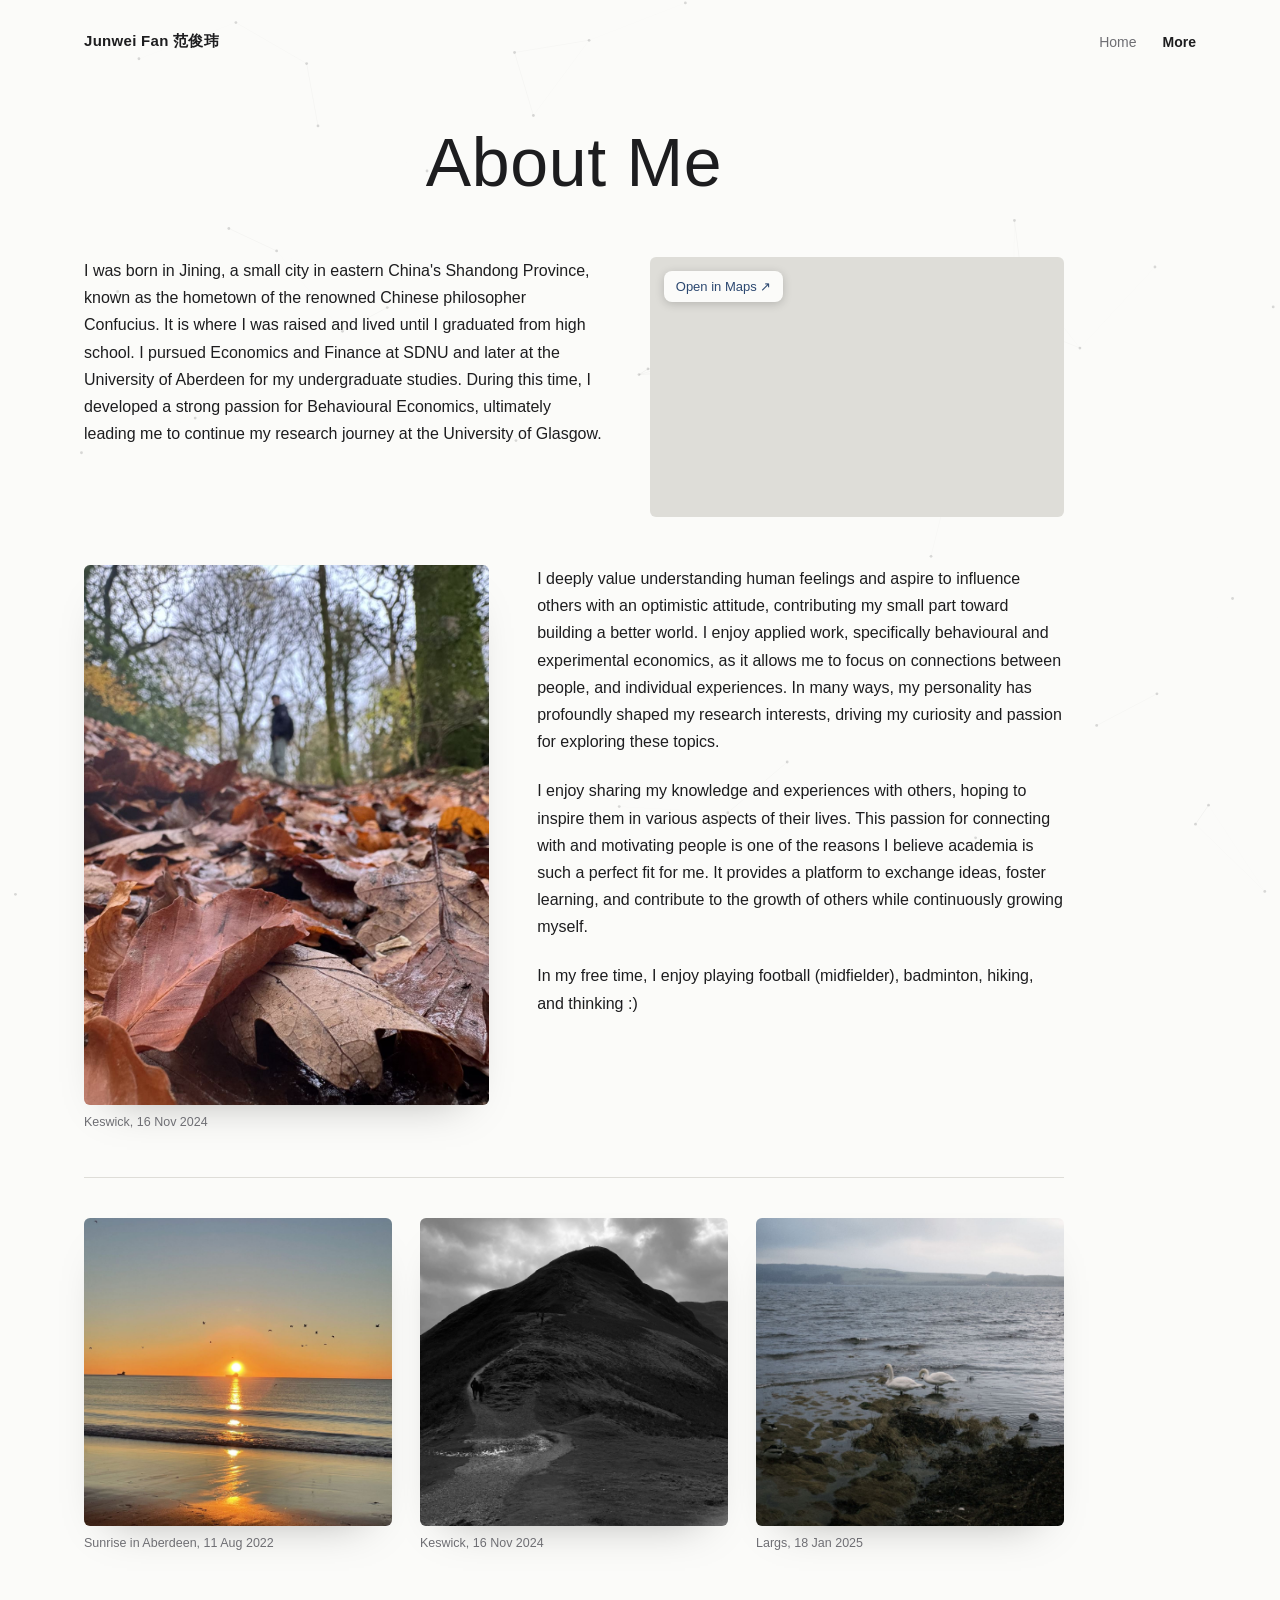
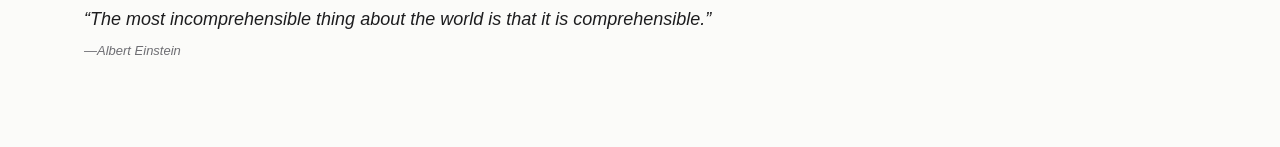
==== more.html @ 925b6149 "Build personal site: Home and About Me pages Mirrors the content and layout of the Google Sites page" ====
<!doctype html>
<html lang="en">
<head>
  <meta charset="UTF-8" />
  <meta name="viewport" content="width=device-width, initial-scale=1" />
  <title>About Me — Junwei Fan</title>
  <meta name="description" content="About Junwei Fan." />
  <link rel="icon" type="image/svg+xml" href="assets/img/favicon.svg" />
  <link rel="stylesheet" href="assets/css/style.css" />
</head>
<body>
  <canvas id="network-bg" aria-hidden="true"></canvas>

  <nav class="top">
    <a class="mark" href="index.html">Junwei Fan 范俊玮</a>
    <div class="navlinks">
      <a href="index.html">Home</a>
      <a href="more.html" class="active">More</a>
    </div>
  </nav>

  <div class="wrap">
    <article class="about">
      <h1 class="page-title">About Me</h1>

      <div class="row row-map">
        <div class="col text">
          <p>
            I was born in Jining, a small city in eastern China's Shandong Province, known as the
            hometown of the renowned Chinese philosopher Confucius. It is where I was raised and
            lived until I graduated from high school. I pursued Economics and Finance at SDNU and
            later at the University of Aberdeen for my undergraduate studies. During this time, I
            developed a strong passion for Behavioural Economics, ultimately leading me to continue
            my research journey at the University of Glasgow.
          </p>
        </div>
        <div class="col media">
          <div class="map-embed">
            <a class="map-link" href="https://www.google.com/maps/search/?api=1&query=Jining,+Shandong,+China" target="_blank" rel="noopener">Open in Maps ↗</a>
            <iframe
              src="https://www.google.com/maps?q=Jining,+Shandong,+China&output=embed"
              loading="lazy"
              title="Map of Jining, Shandong"
              referrerpolicy="no-referrer-when-downgrade"
            ></iframe>
          </div>
        </div>
      </div>

      <div class="row row-photo">
        <div class="col media">
          <figure>
            <img src="assets/img/keswick-leaves.jpg" alt="Autumn leaves near Keswick" loading="lazy" />
            <figcaption>Keswick, 16 Nov 2024</figcaption>
          </figure>
        </div>
        <div class="col text">
          <p>
            I deeply value understanding human feelings and aspire to influence others with an
            optimistic attitude, contributing my small part toward building a better world. I enjoy
            applied work, specifically behavioural and experimental economics, as it allows me to
            focus on connections between people, and individual experiences. In many ways, my
            personality has profoundly shaped my research interests, driving my curiosity and
            passion for exploring these topics.
          </p>
          <p>
            I enjoy sharing my knowledge and experiences with others, hoping to inspire them in
            various aspects of their lives. This passion for connecting with and motivating people is
            one of the reasons I believe academia is such a perfect fit for me. It provides a
            platform to exchange ideas, foster learning, and contribute to the growth of others while
            continuously growing myself.
          </p>
          <p>In my free time, I enjoy playing football (midfielder), badminton, hiking, and thinking :)</p>
        </div>
      </div>

      <hr class="divider" />

      <div class="photo-strip">
        <figure>
          <img src="assets/img/aberdeen-sunrise.jpg" alt="Sunrise in Aberdeen" loading="lazy" />
          <figcaption>Sunrise in Aberdeen, 11 Aug 2022</figcaption>
        </figure>
        <figure>
          <img src="assets/img/keswick-hike.jpg" alt="Hiking near Keswick" loading="lazy" />
          <figcaption>Keswick, 16 Nov 2024</figcaption>
        </figure>
        <figure>
          <img src="assets/img/largs-coast.jpg" alt="Coastline at Largs" loading="lazy" />
          <figcaption>Largs, 18 Jan 2025</figcaption>
        </figure>
      </div>

      <blockquote class="quote">
        <p>“The most incomprehensible thing about the world is that it is comprehensible.”</p>
        <cite>—Albert Einstein</cite>
      </blockquote>
    </article>
  </div>

  <script src="assets/js/network-bg.js" defer></script>
</body>
</html>
---- assets/css/style.css ----
:root {
  --bg: #FBFBF9;
  --ink: #1D1D1F;
  --ink-soft: #6E6E73;
  --hair: #DEDDD8;
  --accent: #2C4870;
  color-scheme: light dark;
}

@media (prefers-color-scheme: dark) {
  :root {
    --bg: #111113;
    --ink: #F5F5F7;
    --ink-soft: #9A9AA0;
    --hair: #2E2E32;
    --accent: #7FA6D6;
  }
}

* {
  box-sizing: border-box;
}

html,
body {
  margin: 0;
  padding: 0;
}

html {
  background: var(--bg);
}

body {
  color: var(--ink);
  font-family: -apple-system, BlinkMacSystemFont, "SF Pro Text", "Segoe UI",
    "Helvetica Neue", Arial, sans-serif;
  -webkit-font-smoothing: antialiased;
}

a {
  color: inherit;
}

#network-bg {
  position: fixed;
  inset: 0;
  z-index: 0;
  pointer-events: none;
}

nav.top,
.wrap {
  position: relative;
  z-index: 1;
}

.wrap {
  max-width: 1240px;
  margin: 0 auto;
  padding: 0 64px;
}

/* nav */
nav.top {
  display: flex;
  align-items: center;
  justify-content: space-between;
  padding: 32px 64px;
  max-width: 1240px;
  margin: 0 auto;
}

.mark {
  font-weight: 600;
  font-size: 15px;
  letter-spacing: 0.02em;
  text-decoration: none;
}

.navlinks {
  display: flex;
  gap: 26px;
  font-size: 14px;
  color: var(--ink-soft);
}

.navlinks a {
  text-decoration: none;
}

.navlinks a:hover {
  color: var(--ink);
}

.navlinks a.active {
  color: var(--ink);
  font-weight: 600;
}

/* hero */
.hero {
  display: grid;
  grid-template-columns: 1fr 220px;
  align-items: center;
  gap: 64px;
  padding: 56px 0 88px;
}

p.bio {
  font-size: 16px;
  line-height: 1.7;
  color: var(--ink);
  max-width: 80ch;
  margin: 0 0 24px;
  font-weight: 400;
}

p.bio a {
  color: var(--accent);
  text-decoration: none;
  border-bottom: 1px solid currentColor;
}

p.bio a:hover {
  opacity: 0.75;
}

.contact-line {
  font-size: 15px;
  color: var(--ink-soft);
  margin: 0 0 22px;
  line-height: 1.7;
}

.contact-line a {
  color: var(--ink);
  text-decoration: none;
  border-bottom: 1px solid var(--hair);
}

.contact-line a:hover {
  border-color: var(--accent);
  color: var(--accent);
}

.social-row {
  display: flex;
  flex-wrap: wrap;
  gap: 10px 22px;
  font-size: 15px;
  margin: 0 0 48px;
}

.social-row a {
  text-decoration: none;
  color: var(--ink);
  border-bottom: 1px solid var(--hair);
  padding-bottom: 2px;
}

.social-row a:hover {
  border-color: var(--accent);
  color: var(--accent);
}

.portrait-holder {
  display: flex;
  justify-content: center;
}

.portrait-holder img {
  width: min(220px, 100%);
  aspect-ratio: 1 / 1;
  border-radius: 50%;
  object-fit: cover;
  box-shadow: 0 24px 60px -24px rgba(0, 0, 0, 0.3);
}

@media (max-width: 760px) {
  .hero {
    grid-template-columns: 1fr;
  }

  .portrait-holder {
    order: -1;
    justify-content: flex-start;
  }

  .portrait-holder img {
    width: 140px;
  }
}

/* research / future outputs */
section.outputs {
  padding: 0 0 88px;
  border-top: 1px solid var(--hair);
}

.outputs .kicker {
  font-size: 13px;
  text-transform: uppercase;
  letter-spacing: 0.09em;
  color: var(--ink-soft);
  font-weight: 600;
  margin: 48px 0 24px;
}

.outputs-panel {
  border: 1px dashed var(--hair);
  border-radius: 16px;
  padding: 36px;
  text-align: center;
  color: var(--ink-soft);
}

.outputs-panel p {
  font-size: 15.5px;
  line-height: 1.6;
  max-width: 50ch;
  margin: 0 auto;
}

/* about page */
article.about {
  padding: 40px 0 88px;
  max-width: 980px;
}

.page-title {
  font-size: clamp(48px, 6vw, 68px);
  font-weight: 300;
  letter-spacing: 0.01em;
  text-align: center;
  margin: 0 0 56px;
}

article.about p {
  font-size: 16px;
  line-height: 1.7;
  color: var(--ink);
  margin: 0 0 22px;
}

article.about p:last-child {
  margin-bottom: 0;
}

.row {
  display: grid;
  gap: 48px;
  align-items: start;
  margin: 0 0 48px;
}

.row-map {
  grid-template-columns: 1.25fr 1fr;
}

.row-photo {
  grid-template-columns: 1fr 1.3fr;
}

article.about figure {
  margin: 0;
}

article.about figure img {
  width: 100%;
  height: auto;
  border-radius: 6px;
  display: block;
  box-shadow: 0 20px 44px -28px rgba(0, 0, 0, 0.35);
}

article.about figcaption {
  font-size: 12.5px;
  color: var(--ink-soft);
  margin-top: 10px;
}

.map-embed {
  position: relative;
  border-radius: 6px;
  overflow: hidden;
  background: var(--hair);
}

.map-embed iframe {
  width: 100%;
  height: 260px;
  border: 0;
  display: block;
}

.map-link {
  position: absolute;
  top: 14px;
  left: 14px;
  z-index: 2;
  background: var(--bg);
  color: var(--accent);
  font-size: 13px;
  text-decoration: none;
  padding: 8px 12px;
  border-radius: 8px;
  box-shadow: 0 2px 10px rgba(0, 0, 0, 0.18);
}

.divider {
  border: 0;
  border-top: 1px solid var(--hair);
  margin: 0 0 40px;
}

.photo-strip {
  display: grid;
  grid-template-columns: repeat(3, 1fr);
  gap: 28px;
  margin: 0 0 56px;
}

.photo-strip figure {
  margin: 0;
}

blockquote.quote {
  margin: 0;
  padding: 0;
  text-align: left;
}

blockquote.quote p {
  font-size: 18px;
  font-style: italic;
  line-height: 1.5;
  margin: 0 0 8px;
}

blockquote.quote cite {
  font-size: 13px;
  color: var(--ink-soft);
  font-style: italic;
}

@media (max-width: 760px) {
  .row-map,
  .row-photo {
    grid-template-columns: 1fr;
  }

  .photo-strip {
    grid-template-columns: 1fr;
  }
}
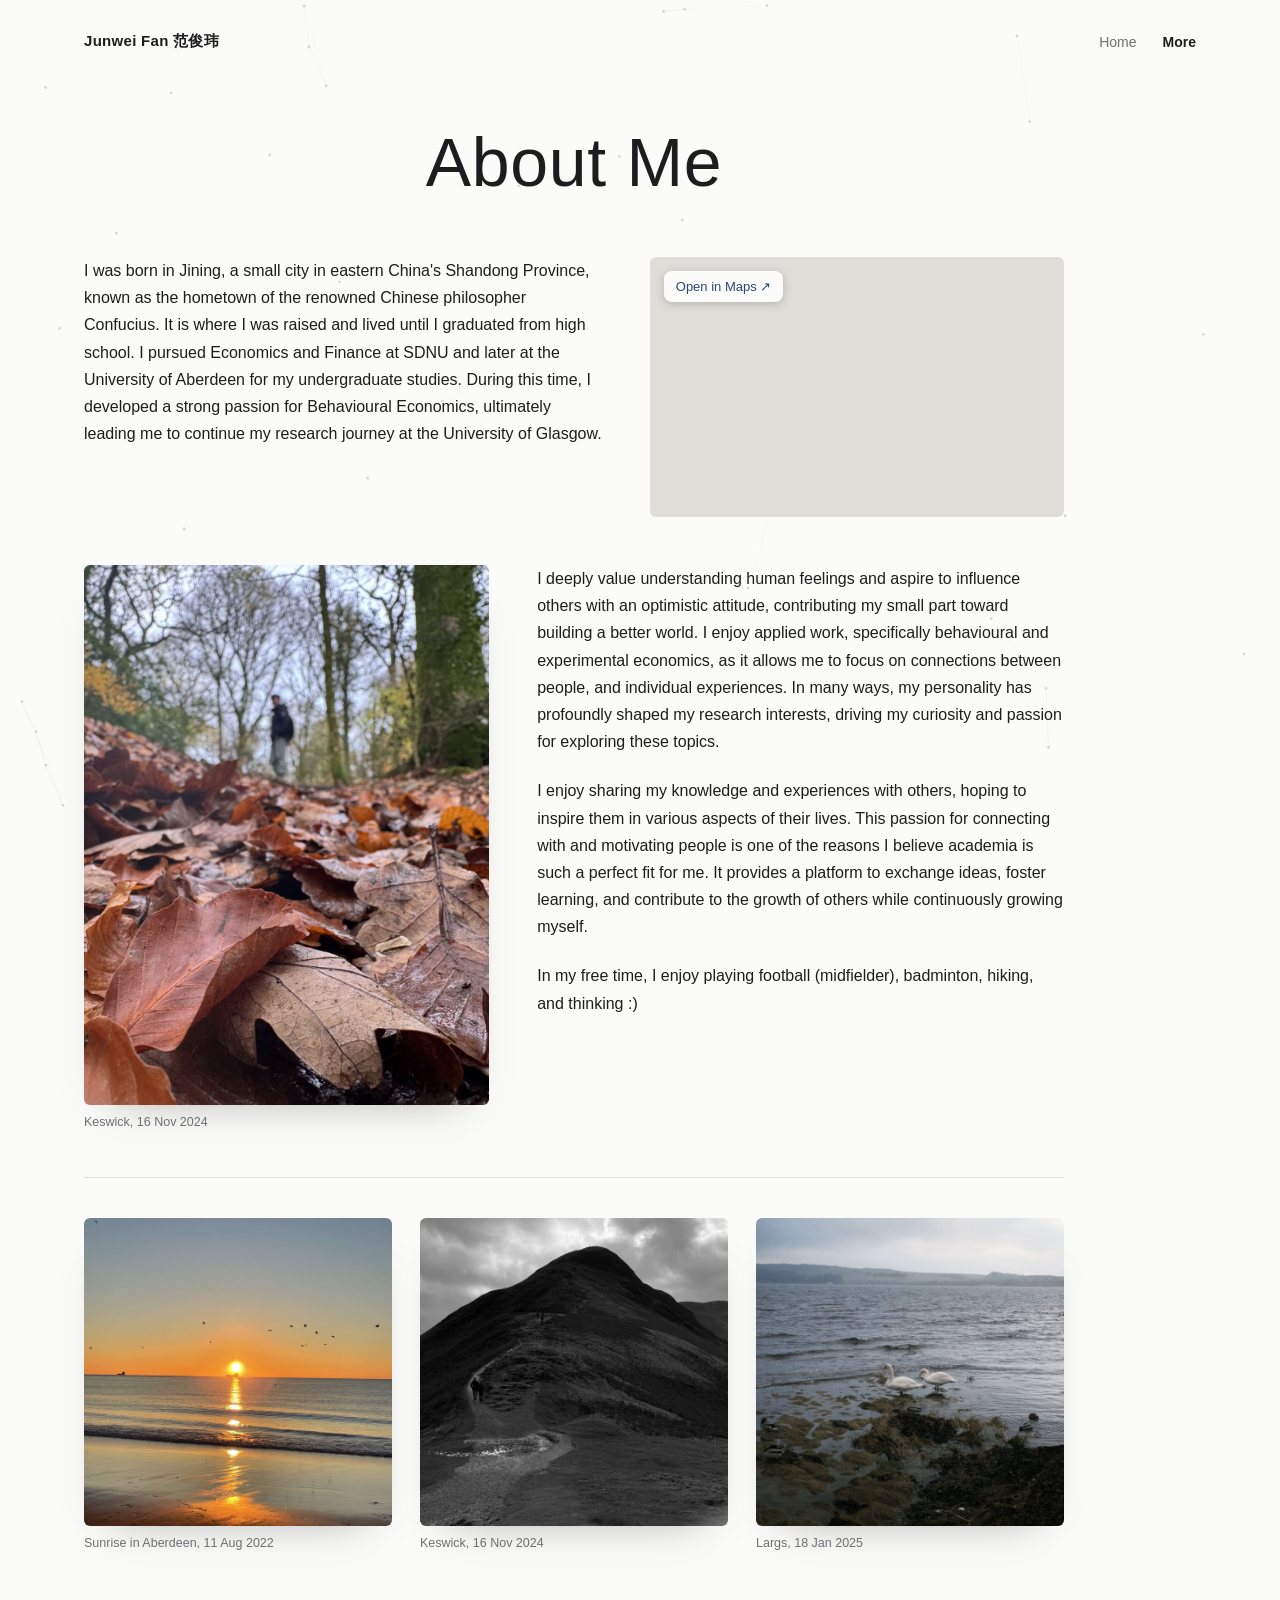
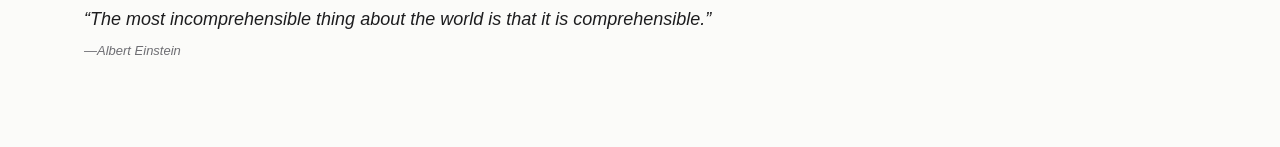
==== commit bc0ab359: "Force English map labels and zoom out to regional context The Jining map embed could otherwise follo" ====
--- a/more.html
+++ b/more.html
@@ -38,7 +38,7 @@
           <div class="map-embed">
             <a class="map-link" href="https://www.google.com/maps/search/?api=1&query=Jining,+Shandong,+China" target="_blank" rel="noopener">Open in Maps ↗</a>
             <iframe
-              src="https://www.google.com/maps?q=Jining,+Shandong,+China&output=embed"
+              src="https://www.google.com/maps?q=Jining,+Shandong,+China&output=embed&hl=en&z=4"
               loading="lazy"
               title="Map of Jining, Shandong"
               referrerpolicy="no-referrer-when-downgrade"
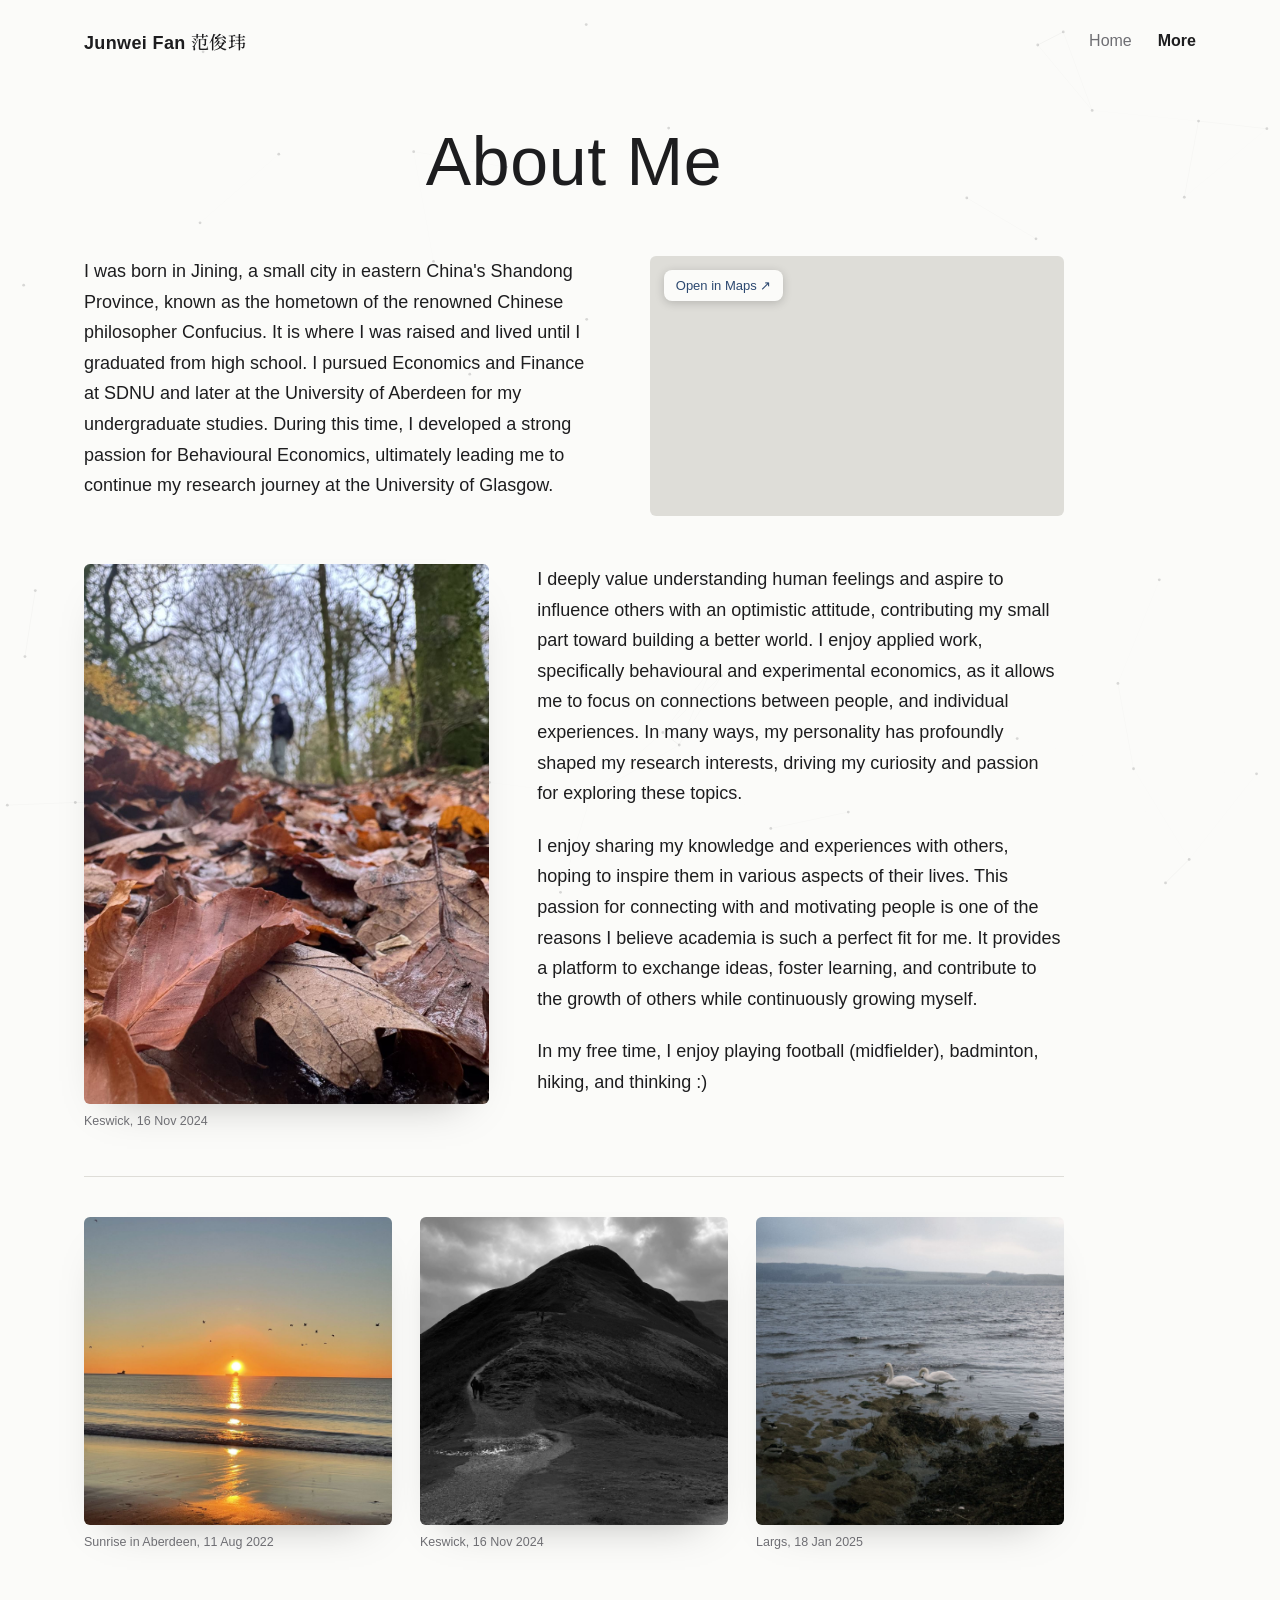
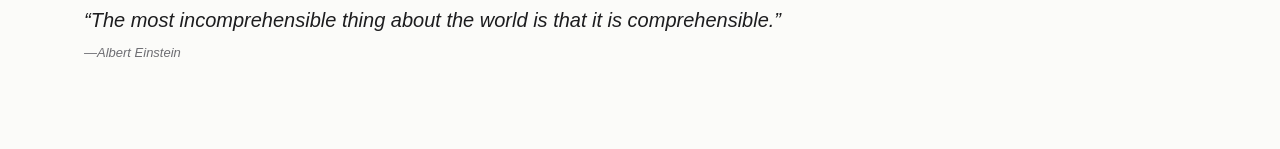
==== commit 419d2db0: "Style the Chinese characters in the nav wordmark with Noto Serif SC 范俊玮 now renders in a self-hosted" ====
--- a/more.html
+++ b/more.html
@@ -12,7 +12,7 @@
   <canvas id="network-bg" aria-hidden="true"></canvas>
 
   <nav class="top">
-    <a class="mark" href="index.html">Junwei Fan 范俊玮</a>
+    <a class="mark" href="index.html">Junwei Fan <span class="cjk">范俊玮</span></a>
     <div class="navlinks">
       <a href="index.html">Home</a>
       <a href="more.html" class="active">More</a>
--- a/assets/css/style.css
+++ b/assets/css/style.css
@@ -1,3 +1,20 @@
+@font-face {
+  font-family: "Newsreader";
+  font-style: normal;
+  font-weight: 500;
+  font-display: swap;
+  src: url("../fonts/newsreader-500.woff2") format("woff2");
+}
+
+@font-face {
+  font-family: "Noto Serif SC";
+  font-style: normal;
+  font-weight: 500;
+  font-display: swap;
+  src: url("../fonts/noto-serif-sc-500.woff2") format("woff2");
+  unicode-range: U+4fca, U+73ae, U+8303;
+}
+
 :root {
   --bg: #FBFBF9;
   --ink: #1D1D1F;
@@ -58,7 +75,7 @@
 .wrap {
   max-width: 1240px;
   margin: 0 auto;
-  padding: 0 64px;
+  padding: 0 clamp(20px, 6vw, 64px);
 }
 
 /* nav */
@@ -66,22 +83,27 @@
   display: flex;
   align-items: center;
   justify-content: space-between;
-  padding: 32px 64px;
+  padding: 28px clamp(20px, 6vw, 64px);
   max-width: 1240px;
   margin: 0 auto;
 }
 
 .mark {
   font-weight: 600;
-  font-size: 15px;
+  font-size: 18px;
   letter-spacing: 0.02em;
   text-decoration: none;
+}
+
+.mark .cjk {
+  font-family: "Noto Serif SC", serif;
+  font-weight: 500;
 }
 
 .navlinks {
   display: flex;
   gap: 26px;
-  font-size: 14px;
+  font-size: 16px;
   color: var(--ink-soft);
 }
 
@@ -107,8 +129,19 @@
   padding: 56px 0 88px;
 }
 
+h1.hero-title {
+  font-family: "Newsreader", Georgia, serif;
+  font-weight: 500;
+  font-size: clamp(44px, 5.5vw, 72px);
+  line-height: 1.05;
+  letter-spacing: -0.005em;
+  color: var(--ink);
+  margin: 0 0 24px;
+  text-wrap: balance;
+}
+
 p.bio {
-  font-size: 16px;
+  font-size: 18px;
   line-height: 1.7;
   color: var(--ink);
   max-width: 80ch;
@@ -127,7 +160,7 @@
 }
 
 .contact-line {
-  font-size: 15px;
+  font-size: 17px;
   color: var(--ink-soft);
   margin: 0 0 22px;
   line-height: 1.7;
@@ -148,7 +181,7 @@
   display: flex;
   flex-wrap: wrap;
   gap: 10px 22px;
-  font-size: 15px;
+  font-size: 17px;
   margin: 0 0 48px;
 }
 
@@ -167,19 +200,25 @@
 .portrait-holder {
   display: flex;
   justify-content: center;
+  align-items: center;
 }
 
 .portrait-holder img {
   width: min(220px, 100%);
+  height: min(220px, 100%);
   aspect-ratio: 1 / 1;
   border-radius: 50%;
   object-fit: cover;
-  box-shadow: 0 24px 60px -24px rgba(0, 0, 0, 0.3);
+  flex-shrink: 0;
+  display: block;
+  box-shadow: 0 6px 20px -4px rgba(0, 0, 0, 0.25);
 }
 
 @media (max-width: 760px) {
   .hero {
     grid-template-columns: 1fr;
+    gap: 28px;
+    padding: 40px 0 64px;
   }
 
   .portrait-holder {
@@ -189,6 +228,7 @@
 
   .portrait-holder img {
     width: 140px;
+    height: 140px;
   }
 }
 
@@ -199,7 +239,7 @@
 }
 
 .outputs .kicker {
-  font-size: 13px;
+  font-size: 15px;
   text-transform: uppercase;
   letter-spacing: 0.09em;
   color: var(--ink-soft);
@@ -216,7 +256,7 @@
 }
 
 .outputs-panel p {
-  font-size: 15.5px;
+  font-size: 17px;
   line-height: 1.6;
   max-width: 50ch;
   margin: 0 auto;
@@ -237,7 +277,7 @@
 }
 
 article.about p {
-  font-size: 16px;
+  font-size: 18px;
   line-height: 1.7;
   color: var(--ink);
   margin: 0 0 22px;
@@ -332,7 +372,7 @@
 }
 
 blockquote.quote p {
-  font-size: 18px;
+  font-size: 20px;
   font-style: italic;
   line-height: 1.5;
   margin: 0 0 8px;
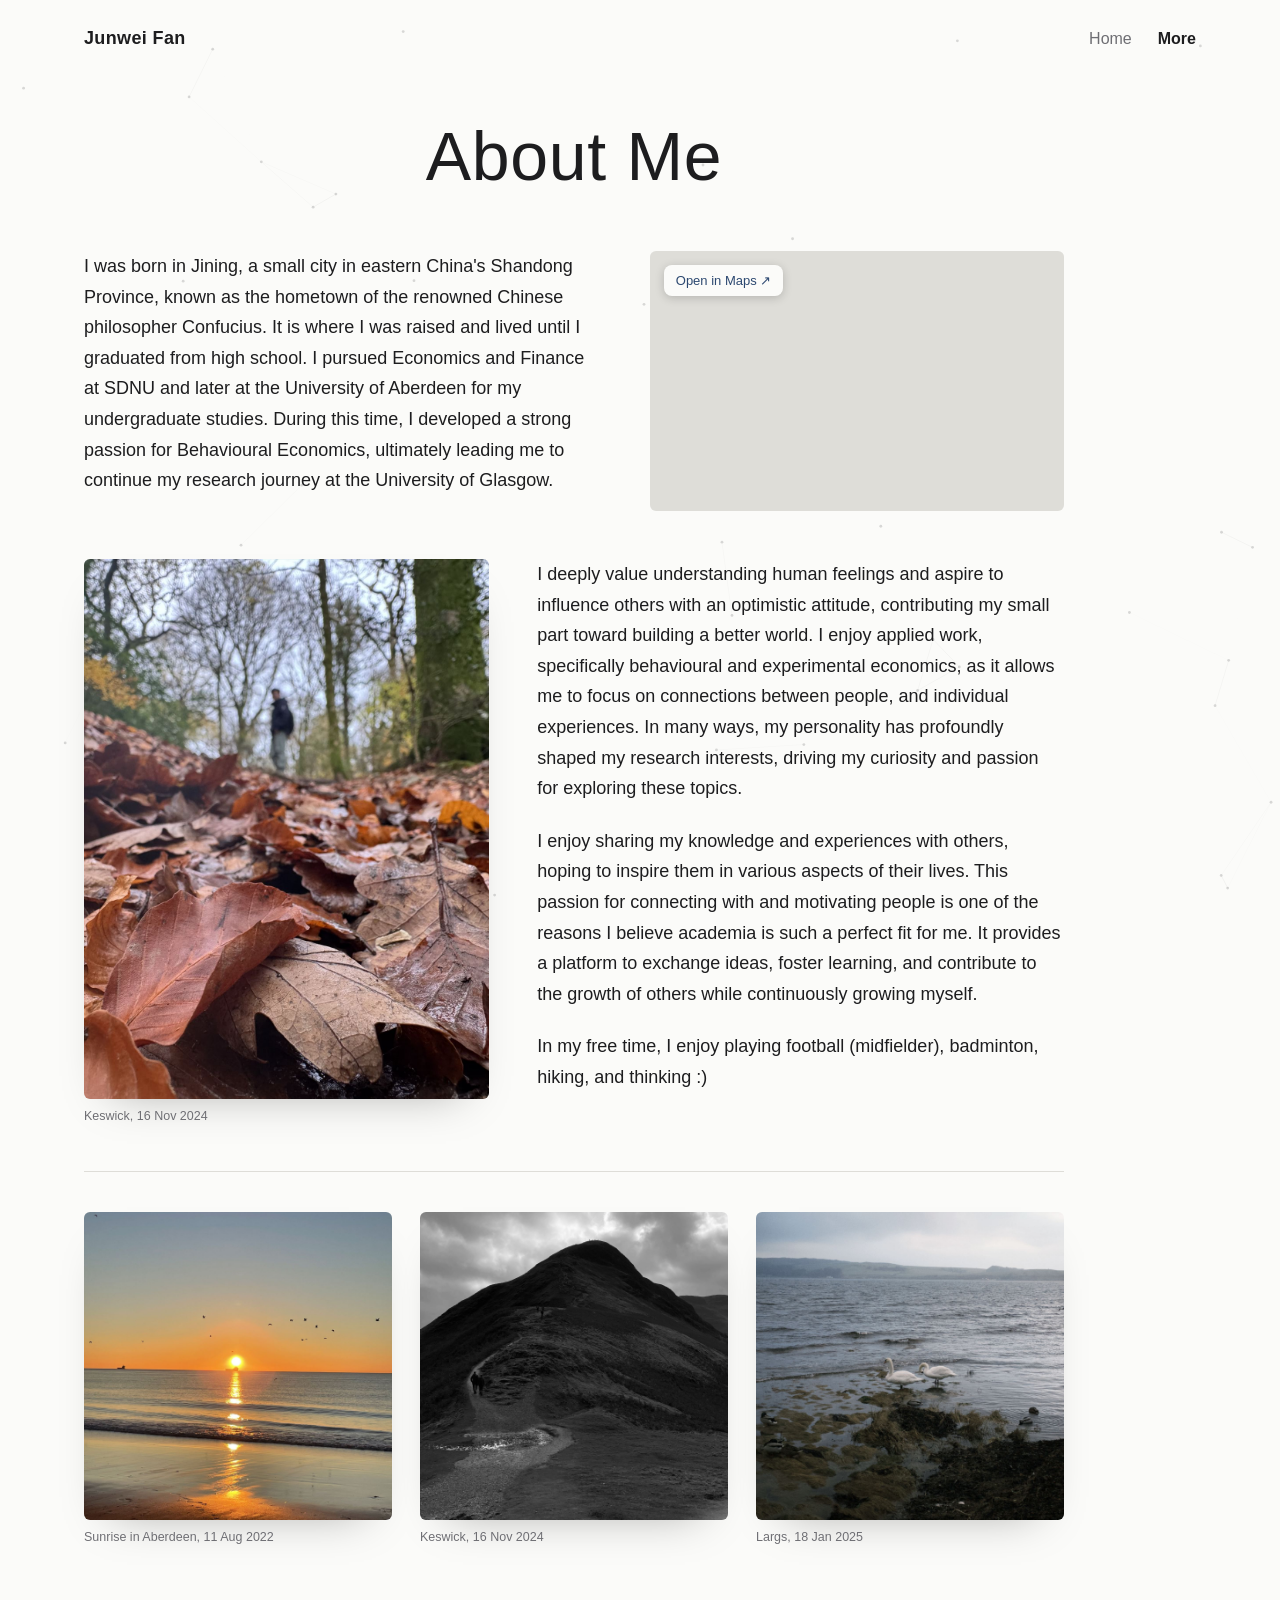
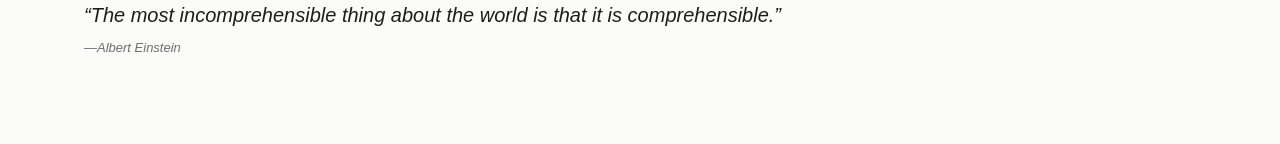
==== commit bfd3ce7e: "Move 范俊玮 into the hero title with hover glosses - Removed 范俊玮 from the nav wordmark on both pages; n" ====
--- a/more.html
+++ b/more.html
@@ -12,7 +12,7 @@
   <canvas id="network-bg" aria-hidden="true"></canvas>
 
   <nav class="top">
-    <a class="mark" href="index.html">Junwei Fan <span class="cjk">范俊玮</span></a>
+    <a class="mark" href="index.html">Junwei Fan</a>
     <div class="navlinks">
       <a href="index.html">Home</a>
       <a href="more.html" class="active">More</a>
--- a/assets/css/style.css
+++ b/assets/css/style.css
@@ -95,11 +95,6 @@
   text-decoration: none;
 }
 
-.mark .cjk {
-  font-family: "Noto Serif SC", serif;
-  font-weight: 500;
-}
-
 .navlinks {
   display: flex;
   gap: 26px;
@@ -130,6 +125,10 @@
 }
 
 h1.hero-title {
+  display: flex;
+  align-items: baseline;
+  justify-content: space-between;
+  gap: 16px;
   font-family: "Newsreader", Georgia, serif;
   font-weight: 500;
   font-size: clamp(44px, 5.5vw, 72px);
@@ -137,7 +136,42 @@
   letter-spacing: -0.005em;
   color: var(--ink);
   margin: 0 0 24px;
-  text-wrap: balance;
+}
+
+h1.hero-title .cjk {
+  position: relative;
+  font-family: "Noto Serif SC", serif;
+  font-weight: 500;
+  font-size: 0.55em;
+  margin-right: 2.4em;
+}
+
+h1.hero-title .cjk .gloss {
+  position: absolute;
+  left: 50%;
+  transform: translateX(-50%);
+  font-family: -apple-system, BlinkMacSystemFont, "Segoe UI", sans-serif;
+  font-weight: 500;
+  font-size: 0.4em;
+  letter-spacing: 0.02em;
+  color: var(--ink-soft);
+  white-space: nowrap;
+  opacity: 0;
+  pointer-events: none;
+  transition: opacity 0.15s ease;
+}
+
+h1.hero-title .cjk .pinyin {
+  bottom: calc(100% + 10px);
+  word-spacing: 0.4em;
+}
+
+h1.hero-title .cjk .traditional {
+  top: calc(100% + 10px);
+}
+
+h1.hero-title .cjk:hover .gloss {
+  opacity: 1;
 }
 
 p.bio {
@@ -179,22 +213,25 @@
 
 .social-row {
   display: flex;
-  flex-wrap: wrap;
-  gap: 10px 22px;
-  font-size: 17px;
+  align-items: center;
+  gap: 18px;
   margin: 0 0 48px;
 }
 
 .social-row a {
-  text-decoration: none;
-  color: var(--ink);
-  border-bottom: 1px solid var(--hair);
-  padding-bottom: 2px;
+  display: flex;
+  color: var(--ink-soft);
+  transition: color 0.15s ease;
 }
 
 .social-row a:hover {
-  border-color: var(--accent);
   color: var(--accent);
+}
+
+.social-row svg {
+  width: 20px;
+  height: 20px;
+  fill: currentColor;
 }
 
 .portrait-holder {
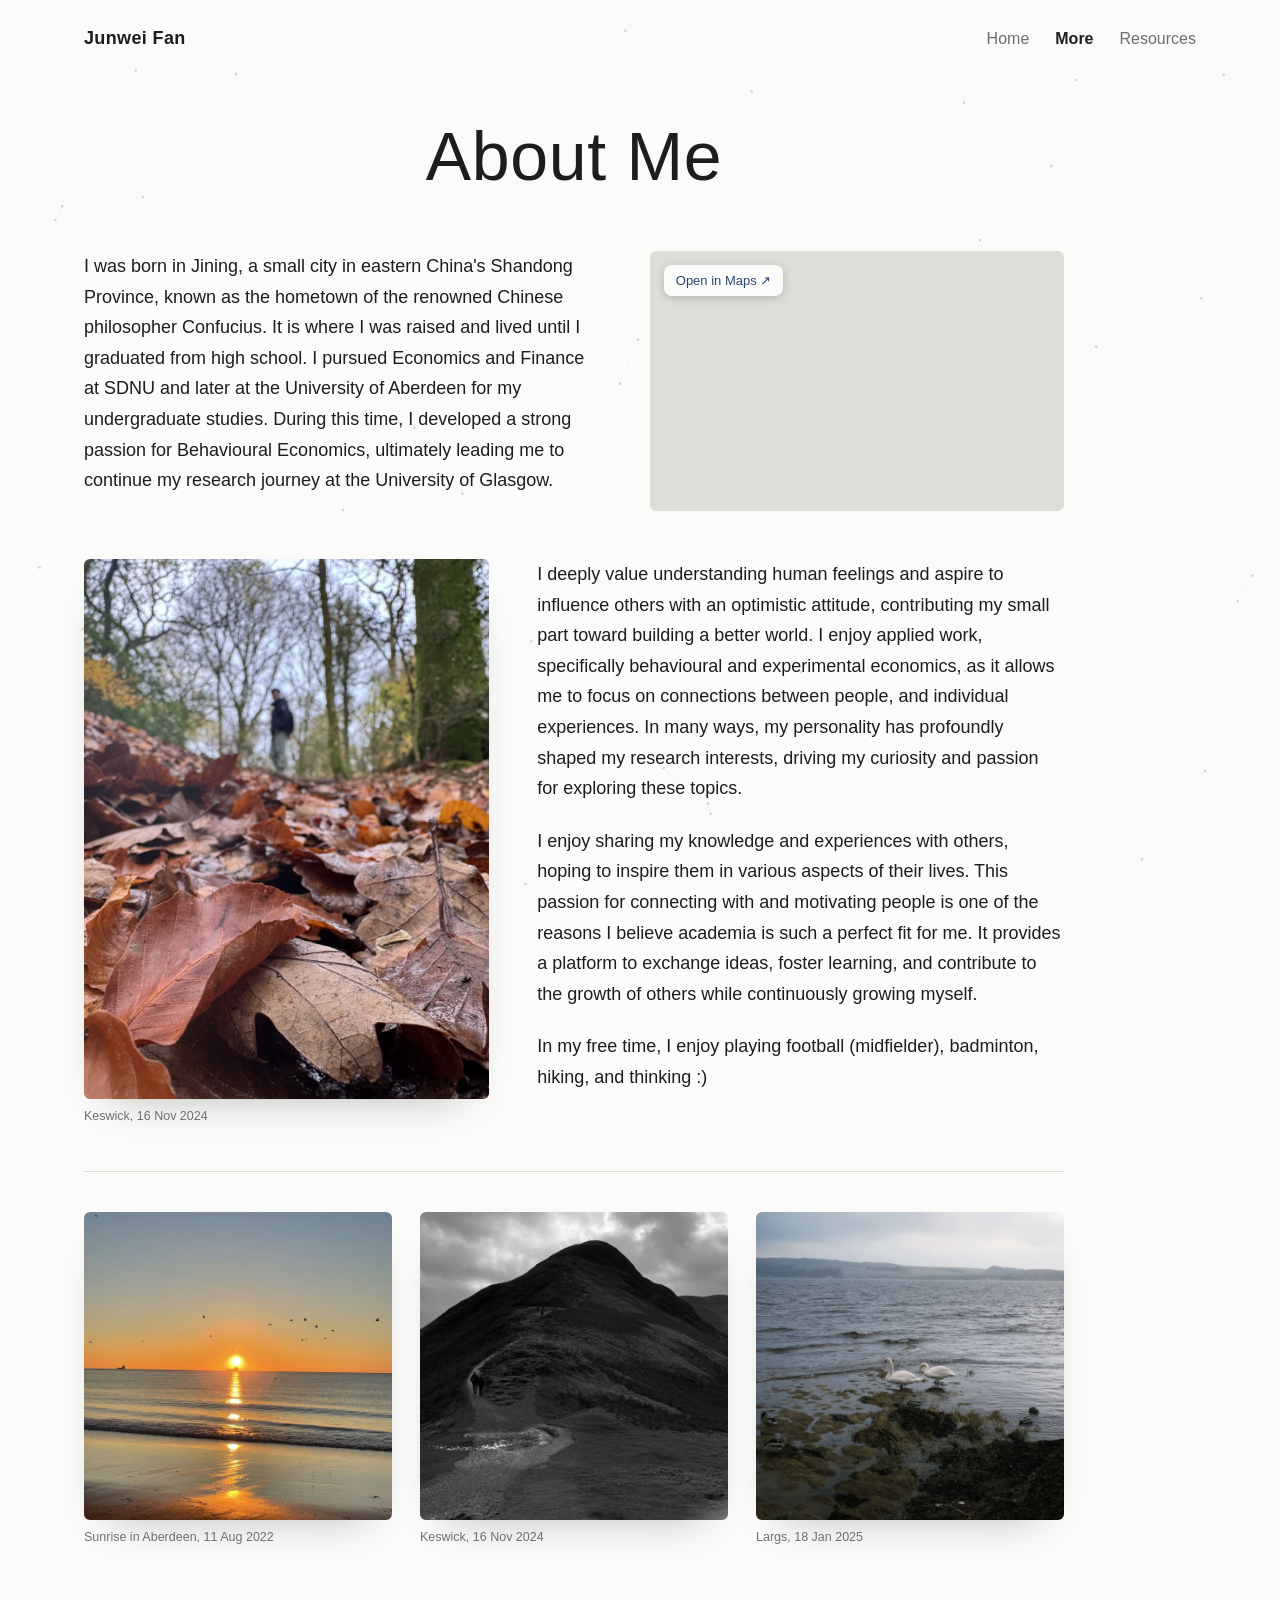
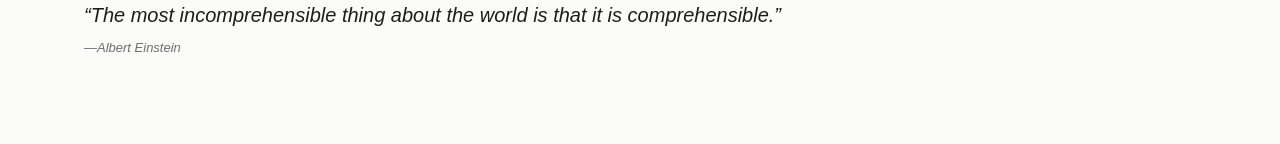
==== commit 905374b3: "Add Resources page with PhD training course notes Co-Authored-By: Claude Sonnet 5 <noreply@anthropic" ====
--- a/more.html
+++ b/more.html
@@ -16,6 +16,7 @@
     <div class="navlinks">
       <a href="index.html">Home</a>
       <a href="more.html" class="active">More</a>
+      <a href="resources.html">Resources</a>
     </div>
   </nav>
 
--- a/assets/css/style.css
+++ b/assets/css/style.css
@@ -121,7 +121,7 @@
   grid-template-columns: 1fr 220px;
   align-items: center;
   gap: 64px;
-  padding: 56px 0 88px;
+  padding: 56px 0 40px;
 }
 
 h1.hero-title {
@@ -215,7 +215,7 @@
   display: flex;
   align-items: center;
   gap: 18px;
-  margin: 0 0 48px;
+  margin: 0 0 8px;
 }
 
 .social-row a {
@@ -255,7 +255,7 @@
   .hero {
     grid-template-columns: 1fr;
     gap: 28px;
-    padding: 40px 0 64px;
+    padding: 40px 0 32px;
   }
 
   .portrait-holder {
@@ -281,7 +281,15 @@
   letter-spacing: 0.09em;
   color: var(--ink-soft);
   font-weight: 600;
-  margin: 48px 0 24px;
+  margin: 16px 0 6px;
+}
+
+.section-title {
+  font-size: clamp(23px, 2.4vw, 29px);
+  font-weight: 600;
+  letter-spacing: -0.01em;
+  color: var(--ink);
+  margin: 0 0 24px;
 }
 
 .outputs-panel {
@@ -297,6 +305,76 @@
   line-height: 1.6;
   max-width: 50ch;
   margin: 0 auto;
+}
+
+.paper-list {
+  list-style: none;
+  margin: 0;
+  padding: 0;
+}
+
+.paper {
+  padding: 0 0 28px;
+}
+
+.paper-cite {
+  font-size: 17px;
+  line-height: 1.6;
+  color: var(--ink);
+  margin: 0 0 8px;
+}
+
+.paper-cite a {
+  color: var(--accent);
+  text-decoration: none;
+  border-bottom: 1px solid currentColor;
+}
+
+.paper-cite a:hover {
+  opacity: 0.75;
+}
+
+.paper-note {
+  font-size: 14.5px;
+  font-style: italic;
+  color: var(--ink-soft);
+  margin: 0;
+}
+
+.abstract {
+  margin-top: 14px;
+}
+
+.abstract summary {
+  cursor: pointer;
+  display: inline-flex;
+  align-items: center;
+  gap: 6px;
+  font-size: 14.5px;
+  font-weight: 600;
+  color: var(--accent);
+  list-style: none;
+}
+
+.abstract summary::-webkit-details-marker {
+  display: none;
+}
+
+.abstract summary::before {
+  content: "\25B8";
+  font-size: 11px;
+  transition: transform 0.15s ease;
+}
+
+.abstract[open] summary::before {
+  transform: rotate(90deg);
+}
+
+.abstract p {
+  font-size: 15.5px;
+  line-height: 1.7;
+  color: var(--ink-soft);
+  margin: 12px 0 0;
 }
 
 /* about page */
